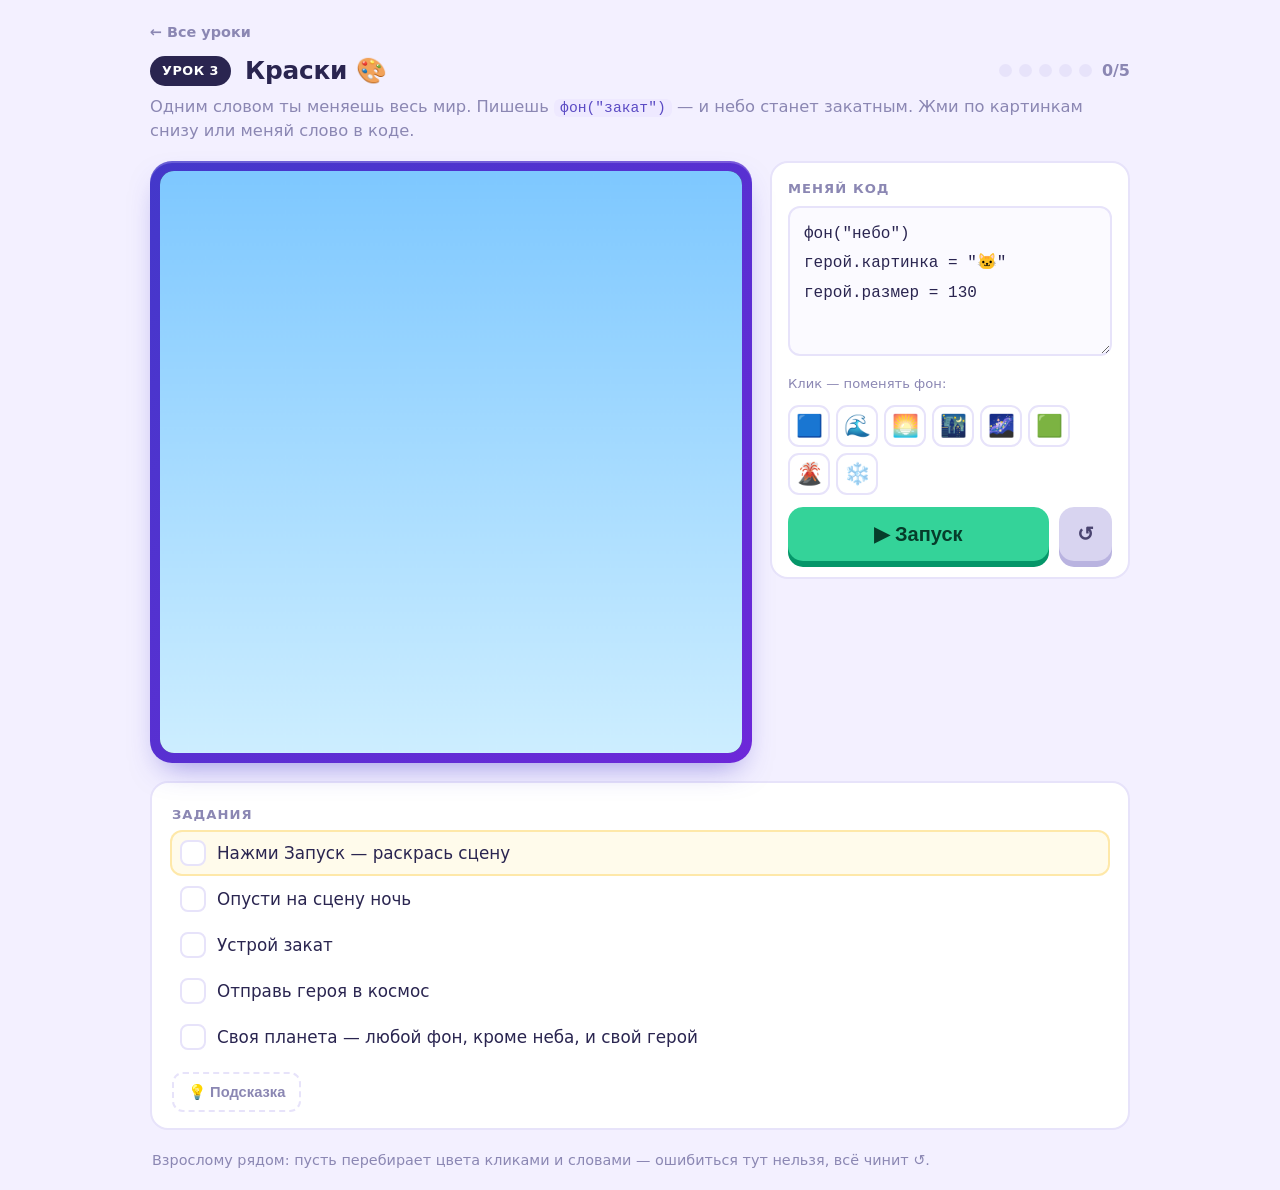
==== lessons/03-kraski.html @ 9c6bb741 "Урок 3 «Краски» (v1.1.0) — фон-пресеты + настраиваемый фон движка" ====
<!DOCTYPE html>
<html lang="ru">
<head>
<meta charset="UTF-8">
<meta name="viewport" content="width=device-width, initial-scale=1.0">
<title>Урок 3 · Краски</title>
<link rel="stylesheet" href="../shared/styles.css">
</head>
<body>
<div id="урок"></div>

<script src="../shared/curriculum.js"></script>
<script src="../shared/engine.js"></script>
<script src="../shared/lesson.js"></script>
<script>
Урок.создать({
  номер: 3,
  значок: "🎨",
  интро: 'Одним словом ты меняешь весь мир. Пишешь <code>фон("закат")</code> — и небо станет закатным. Жми по картинкам снизу или меняй слово в коде.',
  сцена: { фон: "свой" },
  стартовыйКод: 'фон("небо")\nгерой.картинка = "🐱"\nгерой.размер = 130',
  сборка: function (мир, дв) {
    var ПРЕСЕТЫ = {
      небо:   { верх: "#7EC8FF", низ: "#CDEEFF" },
      море:   { верх: "#2E9BD6", низ: "#0B4D8C" },
      закат:  { верх: "#FF9E7D", низ: "#FFC46E" },
      ночь:   { верх: "#10204F", низ: "#05070F" },
      космос: { верх: "#3B2E7E", низ: "#0B1026" },
      трава:  { верх: "#A7E070", низ: "#4E9A44" },
      лава:   { верх: "#FF6A3C", низ: "#8E1A12" },
      снег:   { верх: "#EAF6FF", низ: "#BEE0F2" }
    };
    var состояние = { фон: null };
    var герой = { картинка: "🐱", вправо: 240, вниз: 250, размер: 130 };
    мир.очистить(); мир.добавить(герой);
    дв.установитьФон(ПРЕСЕТЫ.небо.верх, ПРЕСЕТЫ.небо.низ);
    function фон(имя) {
      var p = ПРЕСЕТЫ[имя];
      if (p) { состояние.фон = имя; дв.установитьФон(p.верх, p.низ); }
    }
    return { фон: фон, герой: герой, __сост: состояние };
  },
  палитра: {
    подпись: "Клик — поменять фон:",
    эмодзи: ["🟦","🌊","🌅","🌃","🌌","🟩","🌋","❄️"],
    вставить: function (e, код) {
      var карта = { "🟦":"небо","🌊":"море","🌅":"закат","🌃":"ночь","🌌":"космос","🟩":"трава","🌋":"лава","❄️":"снег" };
      var имя = карта[e] || "небо";
      var L = код.split("\n");
      for (var i = 0; i < L.length; i++) {
        if (L[i].indexOf("фон(") >= 0) { L[i] = 'фон("' + имя + '")'; return L.join("\n"); }
      }
      L.unshift('фон("' + имя + '")'); return L.join("\n");
    }
  },
  задания: [
    { текст: "Нажми Запуск — раскрась сцену",
      подсказка: "Жми зелёную ▶ Запуск.",
      проверка: function (м, а) { return true; } },
    { текст: "Опусти на сцену ночь",
      подсказка: "Нажми 🌃 внизу — или в коде напиши фон(\"ночь\").",
      проверка: function (м, а) { return а.__сост.фон === "ночь"; } },
    { текст: "Устрой закат",
      подсказка: "Нажми 🌅 — или фон(\"закат\").",
      проверка: function (м, а) { return а.__сост.фон === "закат"; } },
    { текст: "Отправь героя в космос",
      подсказка: "Нажми 🌌 — или фон(\"космос\").",
      проверка: function (м, а) { return а.__сост.фон === "космос"; } },
    { текст: "Своя планета — любой фон, кроме неба, и свой герой",
      подсказка: "Выбери любой цвет (не небо) и поменяй кота на дракона, ракету — кого хочешь.",
      проверка: function (м, а) {
        return !!а.__сост.фон && а.__сост.фон !== "небо" && String(а.герой.картинка).trim() !== "🐱";
      } }
  ],
  победа: {
    текст: "Ты раскрасил свой мир и населил его.",
    подпись: "Дальше — соберёшь стартовую заставку своей игры."
  },
  футер: "Взрослому рядом: пусть перебирает цвета кликами и словами — ошибиться тут нельзя, всё чинит ↺."
});
</script>
</body>
</html>
---- shared/styles.css ----
:root{
  --bg:#F3F0FF; --screen-2:#1E1B4B;
  --go:#34D399; --go-dark:#059669; --accent:#FBBF24; --pink:#F472B6;
  --ink:#2A2550; --muted:#8B87B3; --reset:#D8D4F0; --reset-dark:#B9B3E0;
  --card:#FFFFFF; --line:#E7E3FA;
}
*{box-sizing:border-box}
html,body{margin:0}
body{background:var(--bg);color:var(--ink);font-family:system-ui,"Segoe UI",Roboto,sans-serif;-webkit-font-smoothing:antialiased;padding:20px;line-height:1.45}
.обёртка{max-width:980px;margin:0 auto}
a{color:inherit}

/* ---- шапка урока ---- */
.назад{display:inline-block;color:var(--muted);text-decoration:none;font-weight:700;font-size:.9rem;margin-bottom:10px}
.назад:hover{color:var(--ink)}
header{display:flex;align-items:center;gap:14px;flex-wrap:wrap;margin-bottom:6px}
.бейдж{background:var(--ink);color:#fff;font-weight:800;font-size:.8rem;padding:6px 12px;border-radius:999px;letter-spacing:.04em}
h1{font-size:1.55rem;font-weight:800;margin:0;letter-spacing:-.01em}
h1 .эмо{font-weight:400}
.прогресс{margin-left:auto;display:flex;align-items:center;gap:10px}
.точки{display:flex;gap:7px}
.точка{width:13px;height:13px;border-radius:50%;background:var(--line);transition:.25s}
.точка.вкл{background:var(--accent);box-shadow:0 0 0 3px #FBBF2433}
.счёт{font-weight:800;color:var(--muted);font-variant-numeric:tabular-nums}
.интро{color:var(--muted);margin:.3rem 0 18px;font-size:1.02rem}
.интро code{background:#EEE9FF;color:#5B4BC4;padding:1px 6px;border-radius:6px;font-size:.9em}
.интро b{color:var(--ink)}

/* ---- рабочая область урока ---- */
.сетка{display:grid;grid-template-columns:1fr 360px;gap:18px;align-items:start}
@media (max-width:760px){.сетка{grid-template-columns:1fr}}
.рамка{position:relative;border-radius:22px;padding:10px;background:linear-gradient(135deg,#4338CA,#6D28D9);box-shadow:0 14px 30px -12px #4338CA88, inset 0 2px 0 #ffffff33}
canvas{display:block;width:100%;height:auto;aspect-ratio:1;border-radius:14px;background:var(--screen-2)}

.оверлей{position:absolute;inset:10px;border-radius:14px;background:#1E1B4BE6;backdrop-filter:blur(2px);display:none;flex-direction:column;align-items:center;justify-content:center;text-align:center;color:#fff;padding:24px;gap:6px}
.оверлей.видна{display:flex;animation:вплыв .3s ease}
.оверлей .бум{font-size:3.4rem;line-height:1}
.оверлей h2{margin:.2rem 0;font-size:1.5rem}
.оверлей p{margin:0;color:#C7D2FE}
.оверлей .далее{margin-top:4px;font-size:.85rem;color:#A5B4FC}
.оверлей-кнопки{margin-top:14px;display:flex;gap:10px;flex-wrap:wrap;justify-content:center}
.дальше{background:var(--go);color:#063D2B;border:none;font-weight:800;font-size:1rem;padding:12px 18px;border-radius:14px;cursor:pointer;text-decoration:none;box-shadow:0 5px 0 var(--go-dark)}
.дальше:active{transform:translateY(3px);box-shadow:0 2px 0 var(--go-dark)}
.ещё{background:var(--accent);color:#5B3D00;border:none;font-weight:800;font-size:1rem;padding:12px 18px;border-radius:14px;cursor:pointer;box-shadow:0 5px 0 #C98A00}
.ещё:active{transform:translateY(3px);box-shadow:0 2px 0 #C98A00}

.панель{background:var(--card);border:2px solid var(--line);border-radius:18px;padding:16px}
.панель h3{margin:0 0 8px;font-size:.82rem;text-transform:uppercase;letter-spacing:.08em;color:var(--muted)}
textarea{width:100%;border:2px solid var(--line);border-radius:12px;padding:12px 14px;font-family:"Cascadia Code","SF Mono",Consolas,"Roboto Mono",monospace;font-size:1rem;line-height:1.85;color:var(--ink);background:#FBFAFF;resize:vertical;min-height:150px;tab-size:2}
textarea:focus{outline:none;border-color:var(--pink);box-shadow:0 0 0 4px #F472B633}
.палитра-подпись{font-size:.82rem;color:var(--muted);margin:12px 0 4px}
.палитра{display:flex;flex-wrap:wrap;gap:6px;margin:12px 0}
.палитра button{font-size:1.35rem;width:42px;height:42px;border:2px solid var(--line);background:#fff;border-radius:11px;cursor:pointer;line-height:1;transition:.12s}
.палитра button:hover{border-color:var(--pink);transform:translateY(-2px)}
.кнопки{display:flex;gap:10px;align-items:stretch;margin-top:4px}
.go{flex:1;background:var(--go);color:#063D2B;font-weight:800;font-size:1.25rem;border:none;border-radius:15px;padding:15px;cursor:pointer;box-shadow:0 6px 0 var(--go-dark);transition:transform .05s,box-shadow .05s}
.go:active{transform:translateY(4px);box-shadow:0 2px 0 var(--go-dark)}
.сброс{background:var(--reset);color:#4A4470;font-weight:800;font-size:1.25rem;border:none;border-radius:15px;padding:15px 18px;cursor:pointer;box-shadow:0 6px 0 var(--reset-dark);transition:transform .05s,box-shadow .05s}
.сброс:active{transform:translateY(4px);box-shadow:0 2px 0 var(--reset-dark)}
.ошибка{margin-top:12px;background:#FFF1F2;color:#BE123C;border:2px solid #FECDD3;border-radius:11px;padding:10px 12px;font-weight:600;display:none}
.ошибка.видна{display:block;animation:тряс .35s}

.задания{margin-top:18px;background:var(--card);border:2px solid var(--line);border-radius:18px;padding:8px 18px 16px}
.задания h3{font-size:.82rem;text-transform:uppercase;letter-spacing:.08em;color:var(--muted);margin:14px 2px 6px}
.ряд{display:flex;align-items:flex-start;gap:11px;padding:10px;border-radius:12px;transition:.2s}
.ряд.следующий{background:#FFFBEB;box-shadow:inset 0 0 0 2px #FBBF2455}
.галка{width:26px;height:26px;flex:none;border-radius:8px;border:2px solid var(--line);display:grid;place-items:center;font-size:1rem;background:#fff;transition:.2s}
.ряд.готов .галка{background:var(--go);border-color:var(--go);color:#063D2B}
.ряд.готов .текст{color:var(--muted);text-decoration:line-through;text-decoration-color:#34D39988}
.текст{font-size:1.05rem;padding-top:1px}
.подсказать{margin:12px 2px 0;background:none;border:2px dashed var(--line);color:var(--muted);font-weight:700;font-size:.92rem;padding:9px 14px;border-radius:11px;cursor:pointer}
.подсказать:hover{border-color:var(--accent);color:var(--ink)}
.подсказка{margin-top:10px;background:#FFFBEB;border:2px solid #FDE68A;border-radius:11px;padding:11px 13px;color:#92670B;font-weight:600;display:none}
.подсказка.видна{display:block}
footer{margin:20px 2px 0;color:var(--muted);font-size:.9rem}

/* ---- главная страница ---- */
.шапка-гл{display:flex;align-items:center;gap:14px;flex-wrap:wrap;margin-bottom:6px}
.лого{font-size:1.9rem;font-weight:800;letter-spacing:-.02em;margin:0}
.подзаголовок{color:var(--muted);margin:.2rem 0 20px;font-size:1.05rem;max-width:640px}
.сводка{margin-left:auto;text-align:right}
.сводка .бол{font-size:1.6rem;font-weight:800;font-variant-numeric:tabular-nums}
.сводка .мел{color:var(--muted);font-size:.85rem}

.баннер{background:#ECFDF5;border:2px solid #6EE7B7;border-radius:14px;padding:12px 16px;margin-bottom:18px;display:none;align-items:center;gap:12px;flex-wrap:wrap}
.баннер.видна{display:flex}
.баннер a{background:var(--go);color:#063D2B;text-decoration:none;font-weight:800;padding:9px 14px;border-radius:11px;box-shadow:0 4px 0 var(--go-dark)}
.баннер b{color:#065F46}

.панель-прогресса{display:flex;gap:8px;flex-wrap:wrap;margin-bottom:22px}
.панель-прогресса button{border:2px solid var(--line);background:#fff;color:var(--ink);font-weight:700;font-size:.9rem;padding:9px 14px;border-radius:11px;cursor:pointer}
.панель-прогресса button:hover{border-color:var(--pink)}
.панель-прогресса .опасно:hover{border-color:#FCA5A5;color:#BE123C}

.модуль{margin-bottom:24px}
.модуль-шапка{display:flex;align-items:baseline;gap:10px;margin:0 2px 10px}
.модуль-номер{font-size:.8rem;font-weight:800;color:var(--pink);letter-spacing:.06em}
.модуль-название{font-size:1.15rem;font-weight:800;margin:0}
.модуль-итог{color:var(--muted);font-size:.9rem;margin:0 2px 12px}
.уроки{display:grid;grid-template-columns:repeat(2,1fr);gap:10px}
@media (max-width:640px){.уроки{grid-template-columns:1fr}}

.карточка{display:flex;align-items:flex-start;gap:12px;padding:14px;border:2px solid var(--line);border-radius:14px;background:var(--card);text-decoration:none;color:inherit;transition:.15s}
a.карточка:hover{border-color:var(--pink);transform:translateY(-2px);box-shadow:0 8px 20px -12px #6D28D966}
.карточка.скоро{opacity:.55;cursor:default}
.значок-урока{width:34px;height:34px;flex:none;border-radius:10px;display:grid;place-items:center;font-weight:800;font-size:.95rem;background:#EEE9FF;color:#5B4BC4}
.карточка.сделан .значок-урока{background:var(--go);color:#063D2B}
.карточка.проект .значок-урока{background:#FEF3C7;color:#92670B}
.урок-название{font-weight:700;font-size:1.02rem;line-height:1.25}
.урок-цель{color:var(--muted);font-size:.88rem;margin-top:2px}
.метка{display:inline-block;font-size:.72rem;font-weight:800;padding:1px 7px;border-radius:999px;margin-top:6px}
.метка.проект-м{background:#FEF3C7;color:#92670B}
.метка.скоро-м{background:#EEE9FF;color:#7C74B8}
.метка.готово-м{background:#D1FAE5;color:#065F46}

@keyframes вплыв{from{opacity:0;transform:scale(.92)}to{opacity:1;transform:scale(1)}}
@keyframes тряс{0%,100%{transform:translateX(0)}25%{transform:translateX(-5px)}75%{transform:translateX(5px)}}
@media (prefers-reduced-motion:reduce){*{animation:none!important;transition:none!important}}
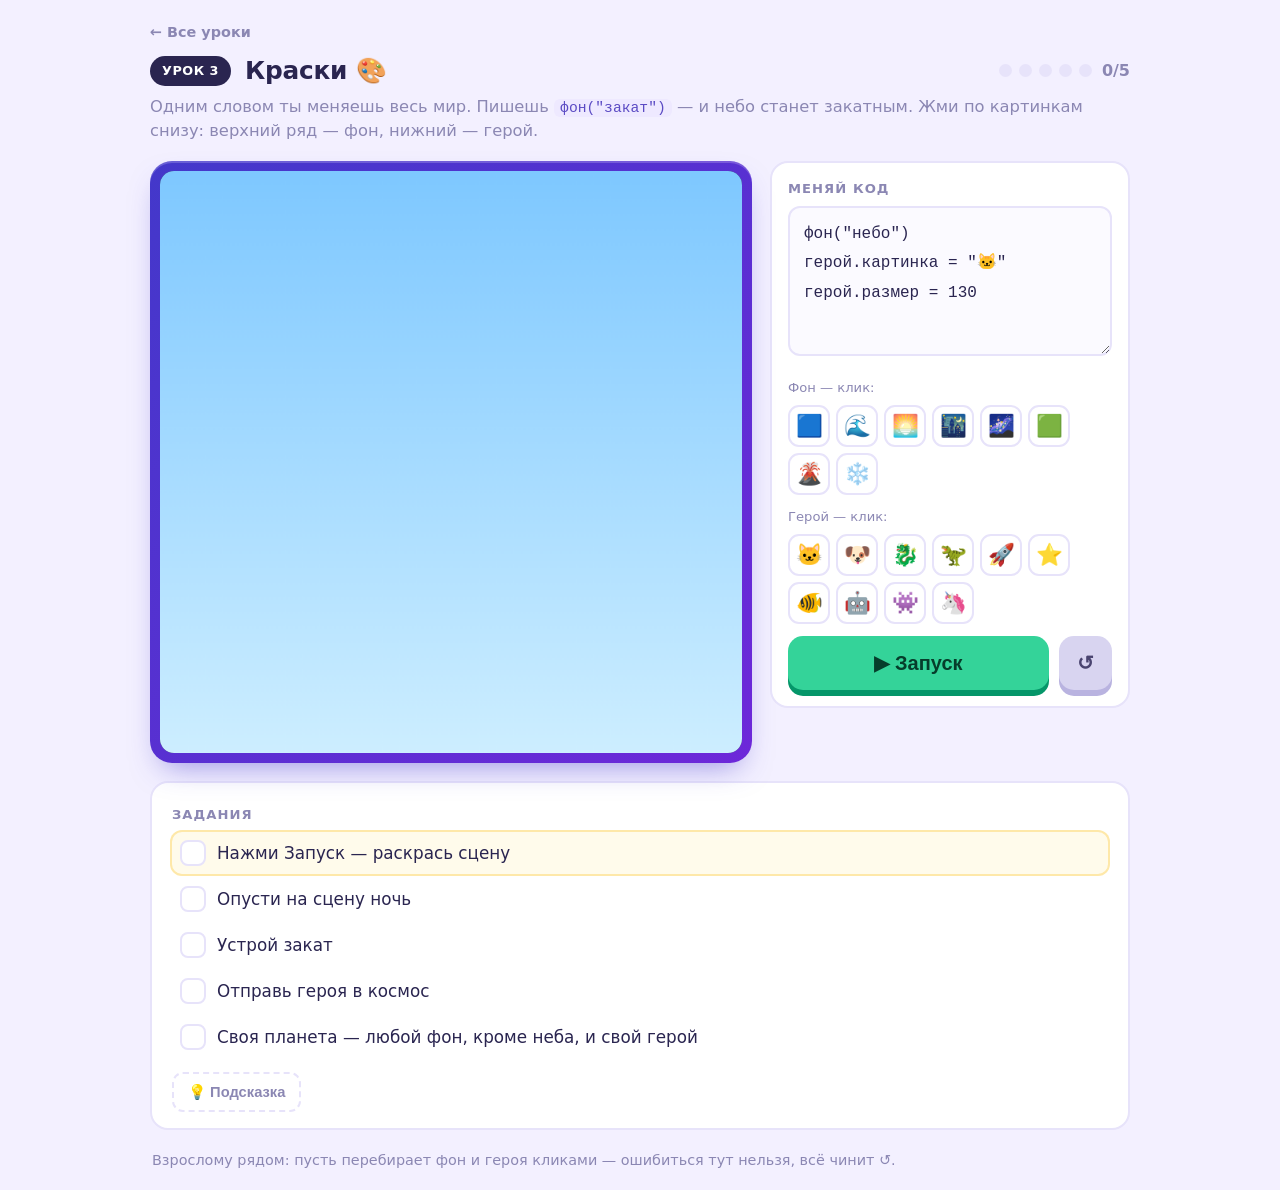
==== commit cf6c0454: "Урок 3: две палитры (Фон + Герой) — эмодзи героя кликабельны (v1.1.1)" ====
--- a/lessons/03-kraski.html
+++ b/lessons/03-kraski.html
@@ -16,7 +16,7 @@
 Урок.создать({
   номер: 3,
   значок: "🎨",
-  интро: 'Одним словом ты меняешь весь мир. Пишешь <code>фон("закат")</code> — и небо станет закатным. Жми по картинкам снизу или меняй слово в коде.',
+  интро: 'Одним словом ты меняешь весь мир. Пишешь <code>фон("закат")</code> — и небо станет закатным. Жми по картинкам снизу: верхний ряд — фон, нижний — герой.',
   сцена: { фон: "свой" },
   стартовыйКод: 'фон("небо")\nгерой.картинка = "🐱"\nгерой.размер = 130',
   сборка: function (мир, дв) {
@@ -40,34 +40,43 @@
     }
     return { фон: фон, герой: герой, __сост: состояние };
   },
-  палитра: {
-    подпись: "Клик — поменять фон:",
-    эмодзи: ["🟦","🌊","🌅","🌃","🌌","🟩","🌋","❄️"],
-    вставить: function (e, код) {
-      var карта = { "🟦":"небо","🌊":"море","🌅":"закат","🌃":"ночь","🌌":"космос","🟩":"трава","🌋":"лава","❄️":"снег" };
-      var имя = карта[e] || "небо";
-      var L = код.split("\n");
-      for (var i = 0; i < L.length; i++) {
-        if (L[i].indexOf("фон(") >= 0) { L[i] = 'фон("' + имя + '")'; return L.join("\n"); }
-      }
-      L.unshift('фон("' + имя + '")'); return L.join("\n");
-    }
-  },
+  палитры: [
+    { подпись: "Фон — клик:",
+      эмодзи: ["🟦","🌊","🌅","🌃","🌌","🟩","🌋","❄️"],
+      вставить: function (e, код) {
+        var карта = { "🟦":"небо","🌊":"море","🌅":"закат","🌃":"ночь","🌌":"космос","🟩":"трава","🌋":"лава","❄️":"снег" };
+        var имя = карта[e] || "небо";
+        var L = код.split("\n");
+        for (var i = 0; i < L.length; i++) {
+          if (L[i].indexOf("фон(") >= 0) { L[i] = 'фон("' + имя + '")'; return L.join("\n"); }
+        }
+        L.unshift('фон("' + имя + '")'); return L.join("\n");
+      } },
+    { подпись: "Герой — клик:",
+      эмодзи: ["🐱","🐶","🐉","🦖","🚀","⭐","🐠","🤖","👾","🦄"],
+      вставить: function (e, код) {
+        var L = код.split("\n");
+        for (var i = 0; i < L.length; i++) {
+          if (L[i].indexOf("герой.картинка") >= 0) { L[i] = 'герой.картинка = "' + e + '"'; return L.join("\n"); }
+        }
+        L.push('герой.картинка = "' + e + '"'); return L.join("\n");
+      } }
+  ],
   задания: [
     { текст: "Нажми Запуск — раскрась сцену",
       подсказка: "Жми зелёную ▶ Запуск.",
       проверка: function (м, а) { return true; } },
     { текст: "Опусти на сцену ночь",
-      подсказка: "Нажми 🌃 внизу — или в коде напиши фон(\"ночь\").",
+      подсказка: "Нажми 🌃 в ряду «Фон» — или в коде напиши фон(\"ночь\").",
       проверка: function (м, а) { return а.__сост.фон === "ночь"; } },
     { текст: "Устрой закат",
-      подсказка: "Нажми 🌅 — или фон(\"закат\").",
+      подсказка: "Нажми 🌅 в ряду «Фон» — или фон(\"закат\").",
       проверка: function (м, а) { return а.__сост.фон === "закат"; } },
     { текст: "Отправь героя в космос",
-      подсказка: "Нажми 🌌 — или фон(\"космос\").",
+      подсказка: "Нажми 🌌 в ряду «Фон» — или фон(\"космос\").",
       проверка: function (м, а) { return а.__сост.фон === "космос"; } },
     { текст: "Своя планета — любой фон, кроме неба, и свой герой",
-      подсказка: "Выбери любой цвет (не небо) и поменяй кота на дракона, ракету — кого хочешь.",
+      подсказка: "Выбери любой цвет (не небо), а в ряду «Герой» нажми дракона, ракету — кого хочешь.",
       проверка: function (м, а) {
         return !!а.__сост.фон && а.__сост.фон !== "небо" && String(а.герой.картинка).trim() !== "🐱";
       } }
@@ -76,7 +85,7 @@
     текст: "Ты раскрасил свой мир и населил его.",
     подпись: "Дальше — соберёшь стартовую заставку своей игры."
   },
-  футер: "Взрослому рядом: пусть перебирает цвета кликами и словами — ошибиться тут нельзя, всё чинит ↺."
+  футер: "Взрослому рядом: пусть перебирает фон и героя кликами — ошибиться тут нельзя, всё чинит ↺."
 });
 </script>
 </body>
--- a/shared/styles.css
+++ b/shared/styles.css
@@ -48,8 +48,9 @@
 .панель h3{margin:0 0 8px;font-size:.82rem;text-transform:uppercase;letter-spacing:.08em;color:var(--muted)}
 textarea{width:100%;border:2px solid var(--line);border-radius:12px;padding:12px 14px;font-family:"Cascadia Code","SF Mono",Consolas,"Roboto Mono",monospace;font-size:1rem;line-height:1.85;color:var(--ink);background:#FBFAFF;resize:vertical;min-height:150px;tab-size:2}
 textarea:focus{outline:none;border-color:var(--pink);box-shadow:0 0 0 4px #F472B633}
-.палитра-подпись{font-size:.82rem;color:var(--muted);margin:12px 0 4px}
-.палитра{display:flex;flex-wrap:wrap;gap:6px;margin:12px 0}
+.палитра-подпись{font-size:.82rem;color:var(--muted);margin:6px 0 2px}
+.палитры{display:flex;flex-direction:column;gap:4px;margin:10px 0}
+.палитра{display:flex;flex-wrap:wrap;gap:6px;margin:2px 0}
 .палитра button{font-size:1.35rem;width:42px;height:42px;border:2px solid var(--line);background:#fff;border-radius:11px;cursor:pointer;line-height:1;transition:.12s}
 .палитра button:hover{border-color:var(--pink);transform:translateY(-2px)}
 .кнопки{display:flex;gap:10px;align-items:stretch;margin-top:4px}
